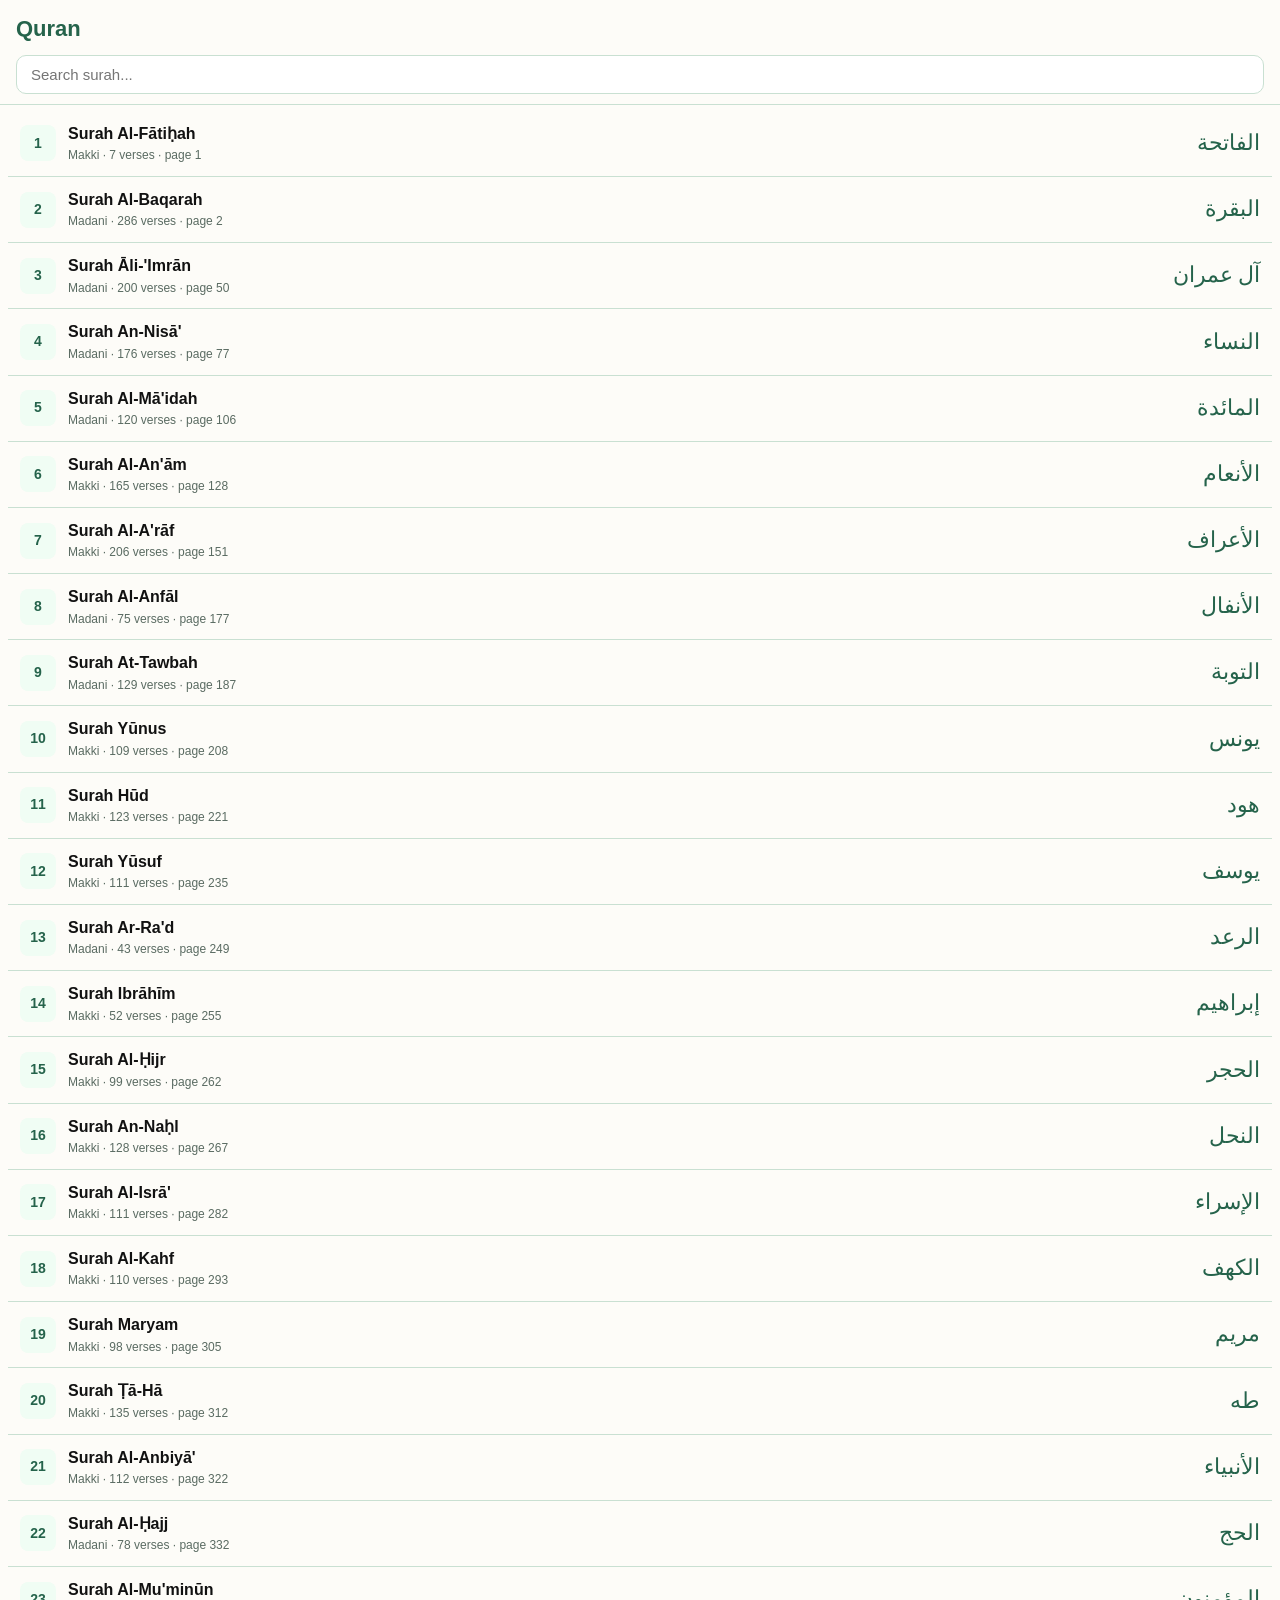
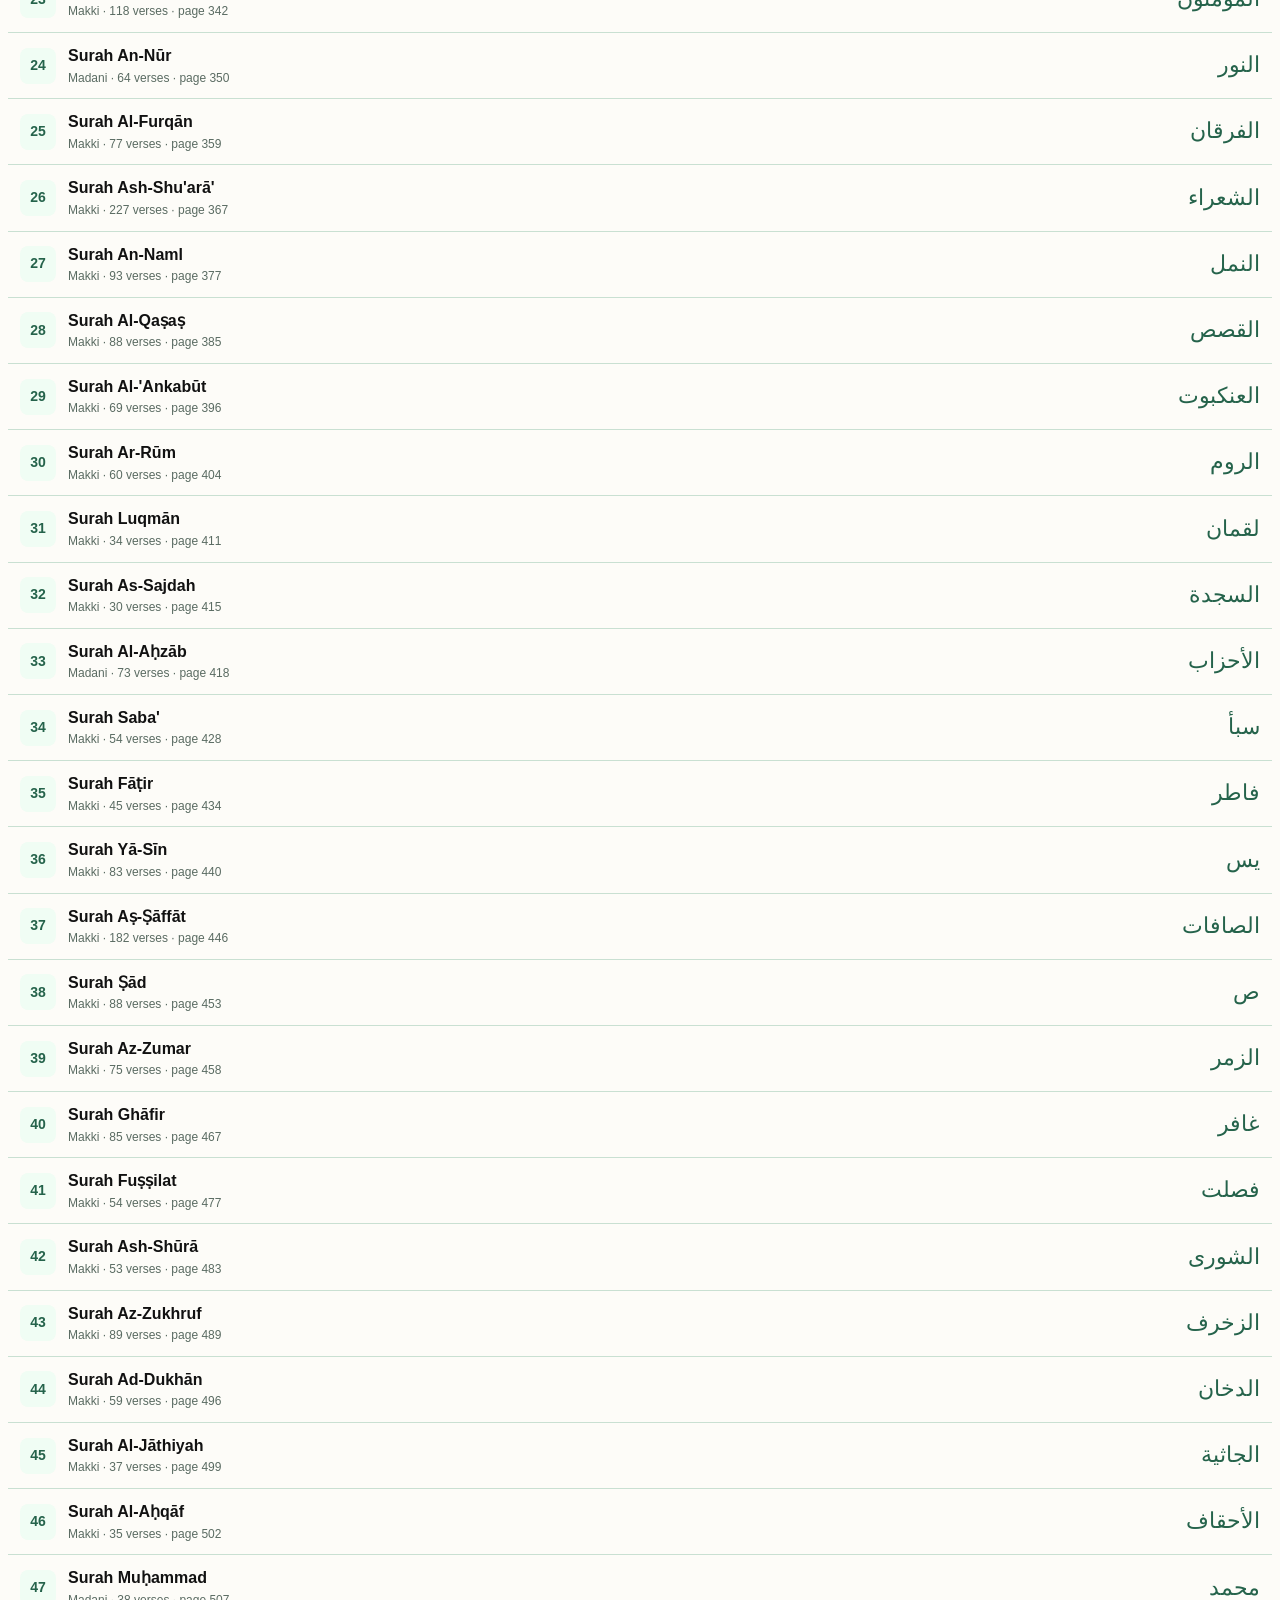
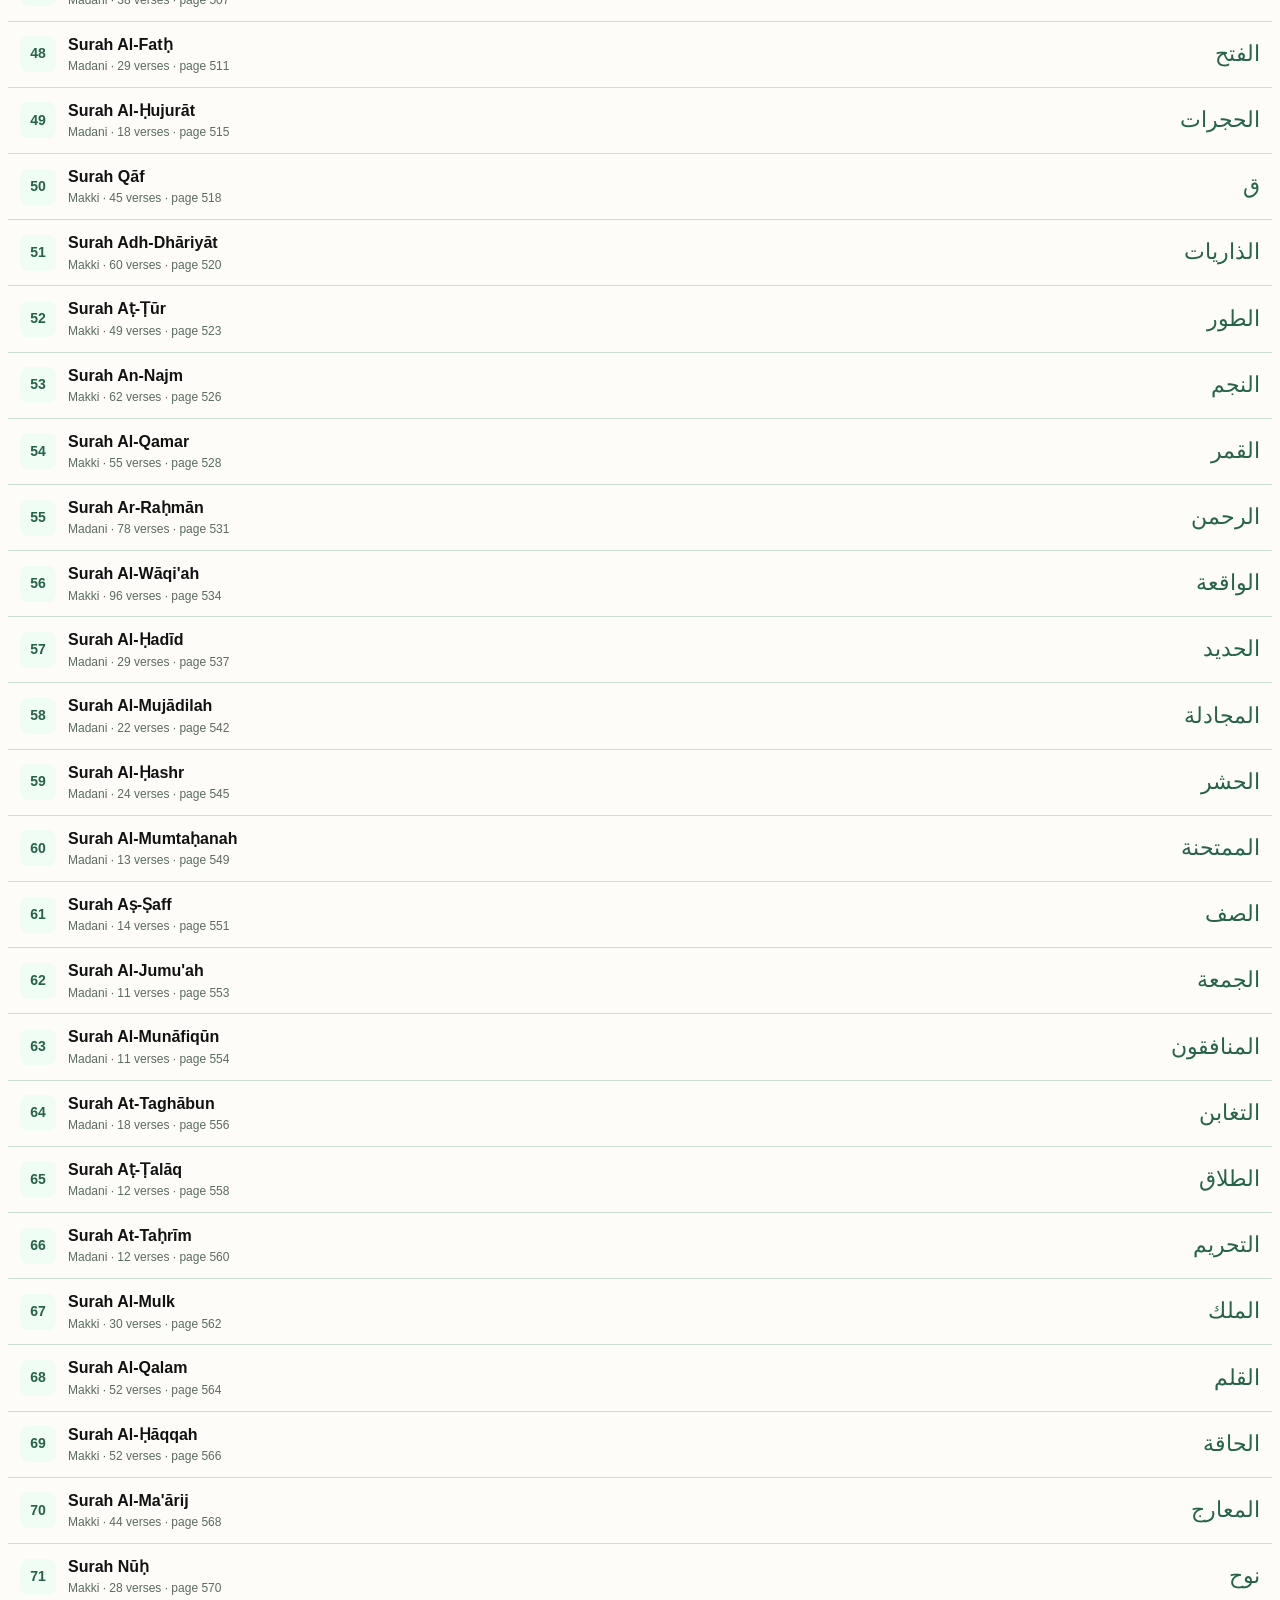
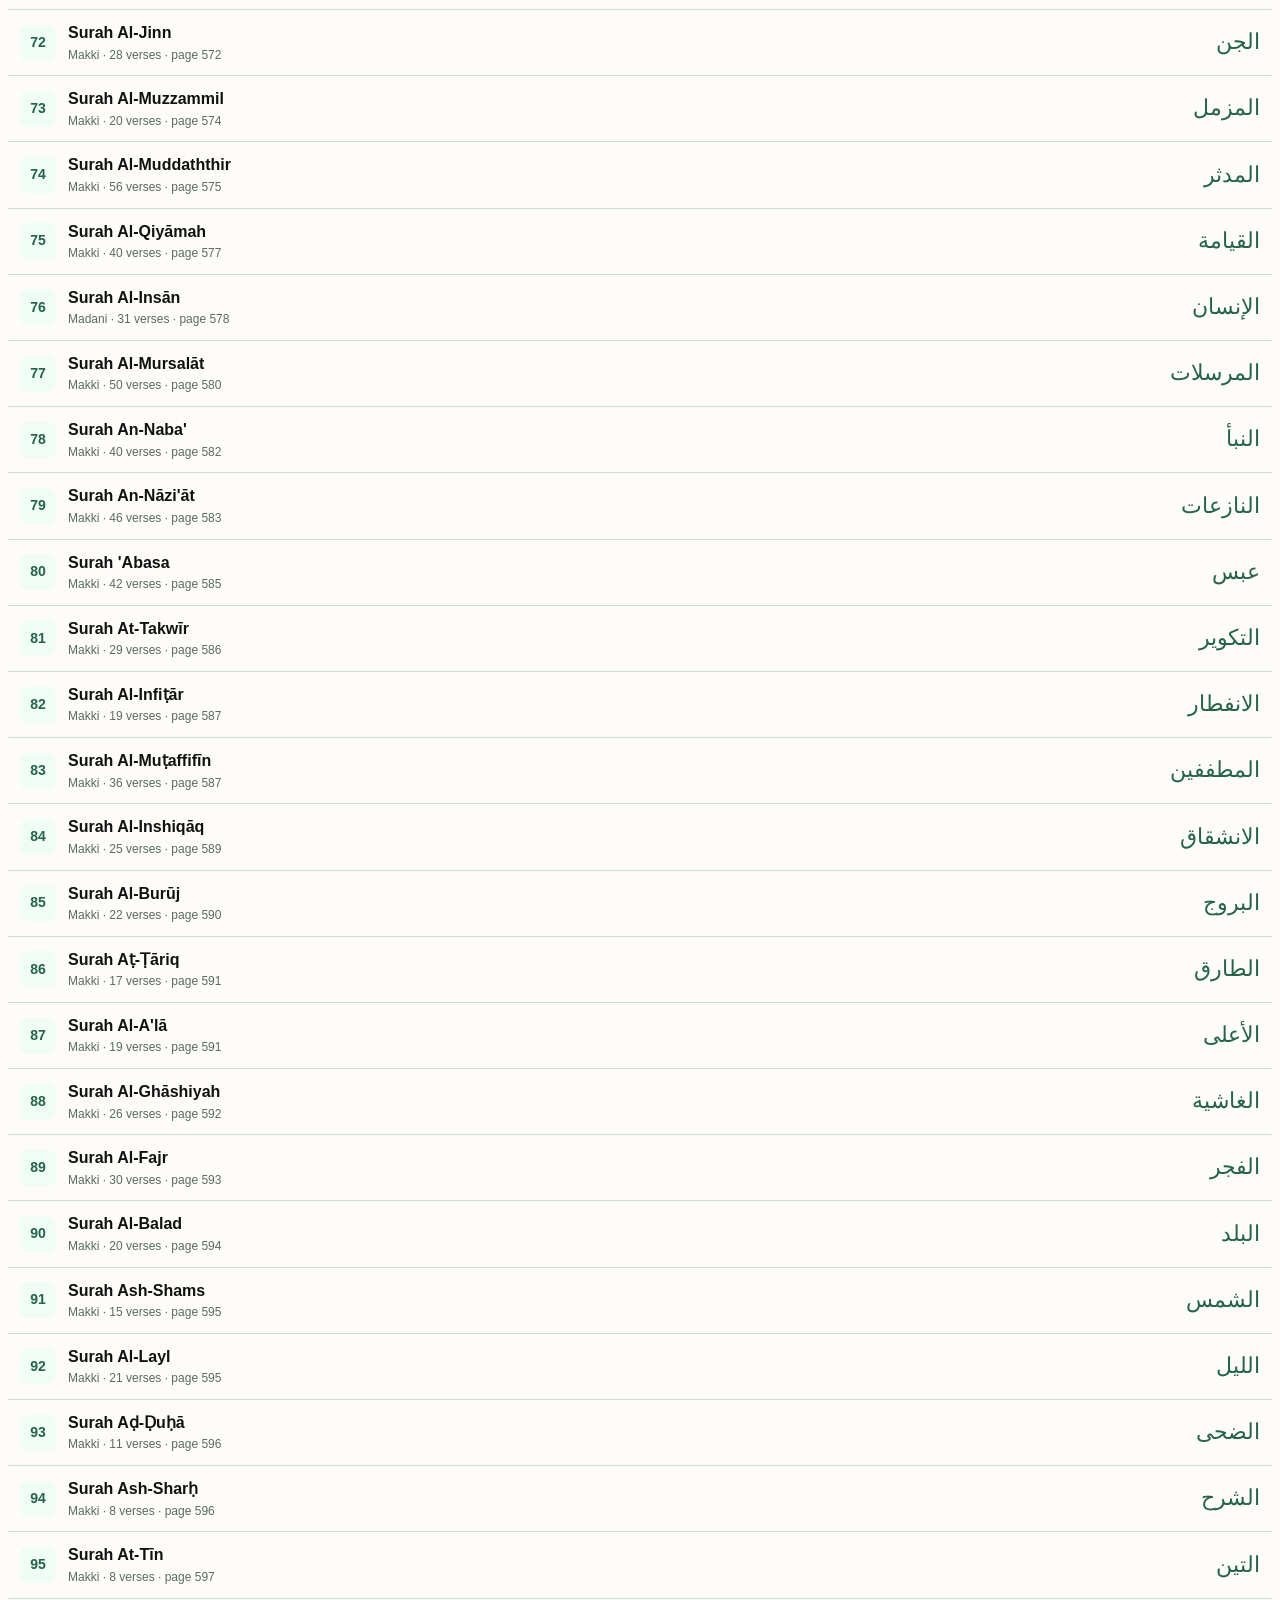
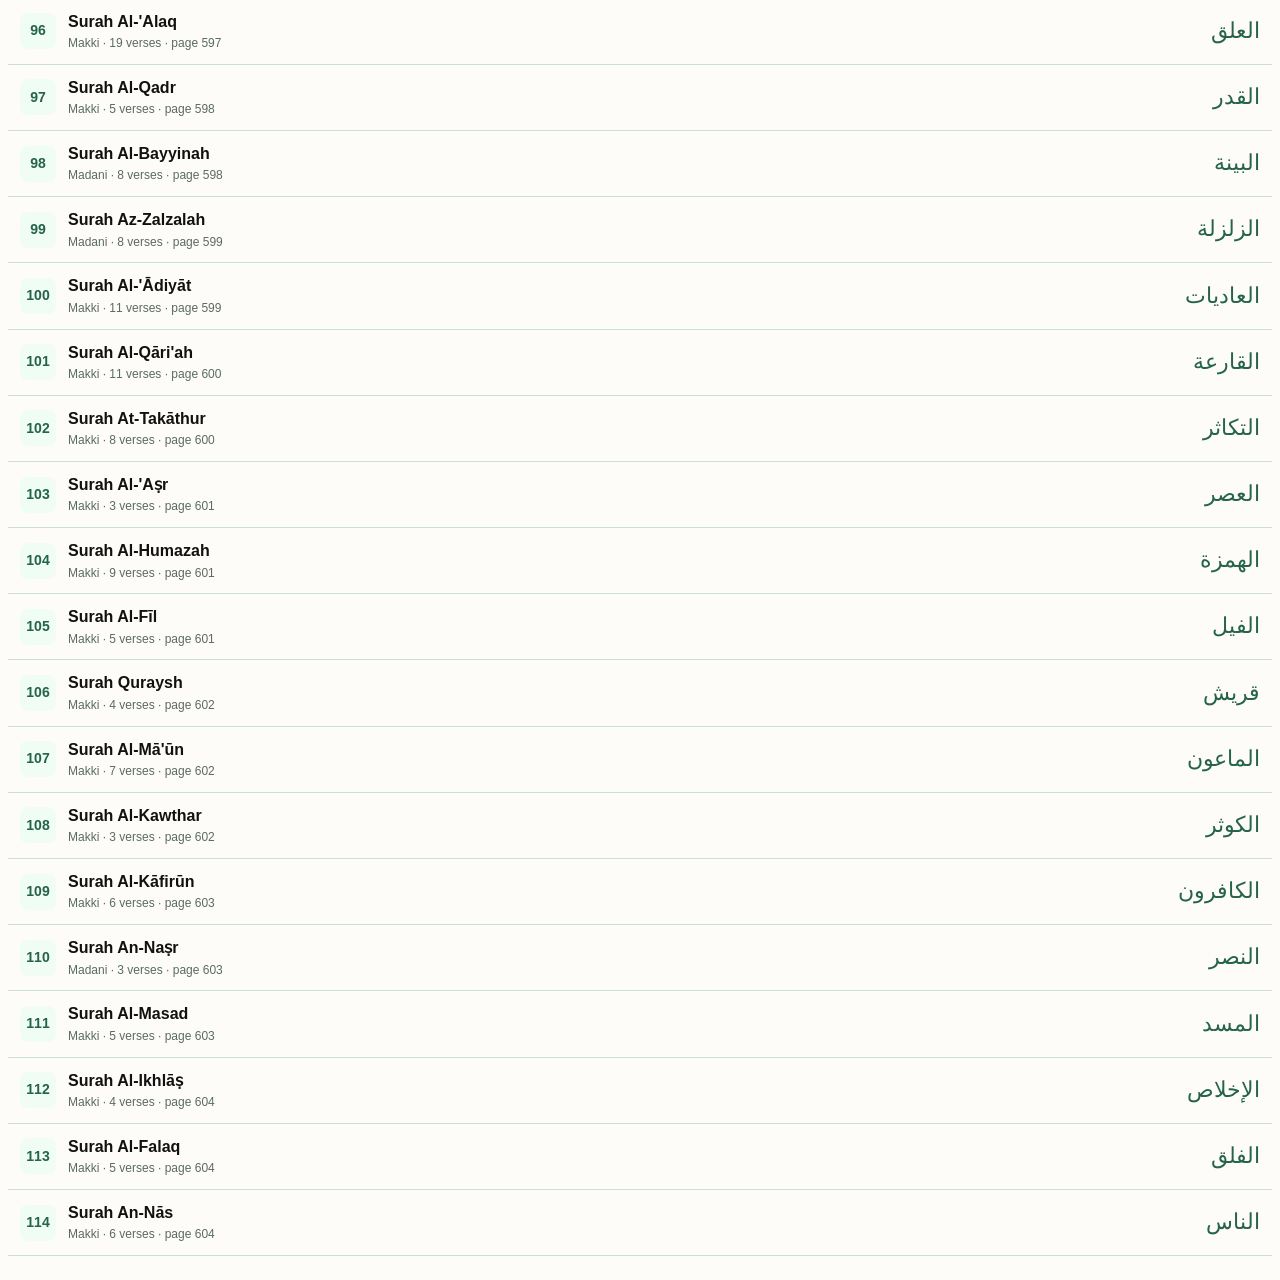
==== webapp/index.html @ 3ab79db6 "Initial commit: QPC v2 Quran image generator + SPA reader - Python pipeline: migrate_v2.py + generat" ====
<!DOCTYPE html>
<html lang="en">
<head>
  <meta charset="UTF-8" />
  <meta name="viewport" content="width=device-width, initial-scale=1, viewport-fit=cover" />
  <meta name="theme-color" content="#FDFCF8" />
  <title>Quran</title>
  <link rel="manifest" href="manifest.webmanifest" />
  <link rel="icon" href="img/logo.svg" type="image/svg+xml" />
  <link rel="apple-touch-icon" href="img/logo-192.png" />
  <meta name="apple-mobile-web-app-capable" content="yes" />
  <meta name="apple-mobile-web-app-status-bar-style" content="default" />
  <meta name="apple-mobile-web-app-title" content="Quran" />
  <meta name="mobile-web-app-capable" content="yes" />
  <script>
    // Fresh launch -> jump straight to the last page. Subsequent visits to
    // the root URL within the same tab session show the surah list, so the
    // user can always get back to it.
    (function () {
      try {
        if (!location.hash && !sessionStorage.getItem("quran:resumed")) {
          sessionStorage.setItem("quran:resumed", "1");
          var lp = localStorage.getItem("quran:lastPage");
          if (lp && /^\d+$/.test(lp)) {
            location.replace(location.pathname + "#/page/" + lp);
          }
        }
      } catch (_) { /* ignore storage errors */ }
    })();
  </script>
  <link rel="stylesheet" href="style.css" />
</head>
<body class="route-list">
  <!-- ===== Surah list view ===== -->
  <section id="view-list" class="view view-list">
    <header class="header">
      <h1>Quran</h1>
      <div class="search-wrap">
        <input id="search" type="search" placeholder="Search surah..." autocomplete="off" />
      </div>
    </header>
    <ul id="list" class="surah-list" aria-live="polite"></ul>
  </section>

  <!-- ===== Page viewer ===== -->
  <section id="view-page" class="view view-page">
    <div class="viewer-wrap">
      <div class="viewer-header">
        <button class="back-btn" id="back-btn" aria-label="Back">‹</button>
        <div class="title" id="title">Page</div>
        <button class="menu-btn" id="menu-btn" aria-label="Menu">⋮</button>
        <div class="menu-dropdown" id="menu-dropdown" hidden>
          <button class="menu-item" data-action="toggle-layer">
            <span id="toggle-layer-label">Hide marks</span>
          </button>
          <button class="menu-item" data-action="toggle-mark">
            <span id="toggle-mark-label">Mark mode</span>
          </button>
          <button class="menu-item" data-action="toggle-erase">
            <span id="toggle-erase-label">Erase mode</span>
          </button>
          <div class="menu-section">
            <div class="menu-section-label">Mark color</div>
            <div class="color-row" id="color-row">
              <span class="color-swatch" data-color="#25634B" style="background:#25634B"></span>
              <span class="color-swatch" data-color="#DC2626" style="background:#DC2626"></span>
              <span class="color-swatch" data-color="#2563EB" style="background:#2563EB"></span>
              <span class="color-swatch" data-color="#F59E0B" style="background:#F59E0B"></span>
              <span class="color-swatch" data-color="#7C3AED" style="background:#7C3AED"></span>
            </div>
          </div>
          <button class="menu-item danger" data-action="clear-all">Clear marks on this page…</button>
        </div>
      </div>
      <div class="mode-banner mark-banner">Mark mode — tap a spot to add or remove a mark</div>
      <div class="mode-banner erase-banner">Erase mode — tap a mark to delete it</div>
      <div class="page-area" id="page-area">
        <div class="strip" id="strip">
          <div class="slide">
            <div class="page-frame" id="frame-next">
              <img id="img-next" alt="" draggable="false" />
              <div class="marks-layer" id="marks-next"></div>
            </div>
          </div>
          <div class="slide">
            <div class="page-frame" id="frame-curr">
              <img id="img-curr" alt="" draggable="false" />
              <div class="marks-layer" id="marks-curr"></div>
            </div>
          </div>
          <div class="slide">
            <div class="page-frame" id="frame-prev">
              <img id="img-prev" alt="" draggable="false" />
              <div class="marks-layer" id="marks-prev"></div>
            </div>
          </div>
        </div>
      </div>
    </div>
  </section>

  <script src="surahs.js?v=5"></script>
  <script src="viewer.js?v=5"></script>
  <script src="app.js?v=5"></script>
</body>
</html>
---- webapp/style.css ----
:root {
  --bg: #FDFCF8;
  --fg: #111;
  --muted: #5a6b62;
  --green: #25634B;
  --green-bg: #F0FDF4;
  --green-line: #C9E0D2;
  --shadow: 0 1px 0 rgba(0, 0, 0, 0.04);
}

* { box-sizing: border-box; -webkit-tap-highlight-color: transparent; }

html, body {
  margin: 0;
  padding: 0;
  background: var(--bg);
  color: var(--fg);
  font-family: -apple-system, BlinkMacSystemFont, "Segoe UI", Roboto,
               "Helvetica Neue", Arial, sans-serif;
  font-size: 16px;
  line-height: 1.4;
  overscroll-behavior: none;
}

/* ---- View routing (single-page app) ---- */
body.route-list .view-page { display: none; }
body.route-page .view-list { display: none; }
.view-page { display: flex; flex-direction: column; height: 100vh; height: 100dvh; }

a { color: inherit; text-decoration: none; }

/* ---- Header ---- */
.header {
  position: sticky;
  top: 0;
  z-index: 10;
  background: var(--bg);
  padding: 14px 16px 10px;
  border-bottom: 1px solid var(--green-line);
}
.header h1 {
  margin: 0;
  font-size: 22px;
  font-weight: 600;
  color: var(--green);
}
.back-btn {
  background: none;
  border: none;
  color: var(--green);
  font-size: 22px;
  margin-right: 8px;
  padding: 0;
  cursor: pointer;
}

.search-wrap {
  margin-top: 10px;
}
.search-wrap input {
  width: 100%;
  padding: 10px 14px;
  border: 1px solid var(--green-line);
  border-radius: 10px;
  background: #fff;
  font-size: 15px;
  color: var(--fg);
  outline: none;
}
.search-wrap input:focus {
  border-color: var(--green);
}

/* ---- Surah list ---- */
.surah-list {
  padding: 6px 8px 24px;
  margin: 0;
  list-style: none;
}
.surah-row {
  display: flex;
  align-items: center;
  padding: 12px 12px;
  border-bottom: 1px solid var(--green-line);
  cursor: pointer;
  transition: background 80ms ease-out;
  background: var(--bg);
}
.surah-row:active {
  background: var(--green-bg);
}
.surah-num {
  display: flex;
  align-items: center;
  justify-content: center;
  flex: 0 0 36px;
  height: 36px;
  border-radius: 8px;
  background: var(--green-bg);
  color: var(--green);
  font-weight: 600;
  font-size: 14px;
  margin-right: 12px;
}
.surah-info {
  flex: 1 1 auto;
  min-width: 0;
}
.surah-info .name {
  font-weight: 600;
  font-size: 16px;
  color: var(--fg);
}
.surah-info .meta {
  font-size: 12px;
  color: var(--muted);
  margin-top: 2px;
}
.surah-arabic {
  font-family: "Amiri", "Noto Naskh Arabic", "Scheherazade New", serif;
  font-size: 22px;
  color: var(--green);
  margin-left: 8px;
  white-space: nowrap;
}

.no-results {
  text-align: center;
  color: var(--muted);
  padding: 30px 12px;
}

/* ---- Page viewer ---- */
.viewer-wrap {
  display: flex;
  flex-direction: column;
  height: 100vh;
  height: 100dvh;
}
.viewer-header {
  display: flex;
  align-items: center;
  padding: 12px 14px;
  background: var(--bg);
  border-bottom: 1px solid var(--green-line);
  position: sticky;
  top: 0;
  z-index: 10;
}
.viewer-header .title {
  flex: 1 1 auto;
  font-weight: 600;
  color: var(--green);
  font-size: 17px;
  text-align: center;
}
.menu-btn {
  background: none;
  border: none;
  color: var(--green);
  font-size: 26px;
  line-height: 1;
  padding: 0 6px;
  cursor: pointer;
}
.menu-dropdown {
  position: absolute;
  top: 100%;
  right: 8px;
  background: #fff;
  border: 1px solid var(--green-line);
  border-radius: 10px;
  box-shadow: 0 8px 24px rgba(0, 0, 0, 0.08);
  min-width: 200px;
  padding: 6px 0;
  z-index: 20;
}
.menu-dropdown[hidden] { display: none; }
.menu-item {
  display: block;
  width: 100%;
  text-align: left;
  background: none;
  border: none;
  padding: 10px 14px;
  font-size: 14px;
  color: var(--fg);
  cursor: pointer;
}
.menu-item:hover, .menu-item:active { background: var(--green-bg); }
.menu-item.danger { color: #B91C1C; }
.menu-section {
  padding: 8px 14px 6px;
  border-top: 1px solid var(--green-line);
  border-bottom: 1px solid var(--green-line);
  margin: 4px 0;
  opacity: 0.4;
  transition: opacity 150ms ease-out;
}
.mark-mode .menu-section { opacity: 1; }
.menu-item.danger {
  opacity: 0.4;
  transition: opacity 150ms ease-out;
}
.erase-mode .menu-item.danger { opacity: 1; }
.menu-section-label {
  font-size: 12px;
  color: var(--muted);
  margin-bottom: 6px;
}
.color-row {
  display: flex;
  gap: 8px;
}
.color-swatch {
  width: 26px;
  height: 26px;
  border-radius: 50%;
  border: 2px solid transparent;
  cursor: pointer;
  flex: 0 0 auto;
}
.color-swatch.selected {
  border-color: var(--fg);
}

.hide-marks .marks-layer { display: none; }

/* ---- Mark / Erase mode UI cues ---- */
.mark-mode  .menu-btn { color: var(--green); }
.erase-mode .menu-btn { color: #B91C1C; }
.erase-mode .mark {
  width: 26px;
  height: 26px;
  outline: 2px solid #B91C1C;
  outline-offset: -2px;
}
.mode-banner {
  display: none;
  color: #fff;
  text-align: center;
  font-size: 13px;
  padding: 4px 10px;
}
.mark-banner  { background: var(--green); }
.erase-banner { background: #B91C1C; }
.mark-mode  .mark-banner  { display: block; }
.erase-mode .erase-banner { display: block; }
.viewer-header .nav-btn {
  background: none;
  border: 1px solid var(--green-line);
  color: var(--green);
  padding: 6px 12px;
  border-radius: 8px;
  font-size: 14px;
  font-weight: 600;
  cursor: pointer;
}
.viewer-header .nav-btn:disabled {
  opacity: 0.4;
  cursor: default;
}
.page-area {
  flex: 1 1 auto;
  min-height: 0;
  position: relative;
  overflow: hidden;
  display: flex;
  flex-direction: column;
  touch-action: pan-y;
  overscroll-behavior: contain;
  user-select: none;
  -webkit-user-select: none;
  -webkit-touch-callout: none;
}
.strip {
  flex: 1 1 auto;
  min-height: 0;
  display: flex;
  flex-direction: row;
  width: 300%;
  transform: translate3d(-33.3333%, 0, 0);
  will-change: transform;
}
.slide {
  width: 33.3333%;
  display: flex;
  justify-content: center;
  align-items: center;
  padding: 0 8px 8px;
  box-sizing: border-box;
}
.page-frame {
  position: relative;
  aspect-ratio: 1024 / 1656;
  max-width: 100%;
  max-height: 100%;
}
.slide img {
  display: block;
  width: 100%;
  height: 100%;
  object-fit: contain;
  -webkit-user-drag: none;
}
.marks-layer {
  position: absolute;
  inset: 0;
  pointer-events: none;
}
.mark {
  position: absolute;
  transform: translate(-50%, -50%);
  width: 22px;
  height: 22px;
  border-radius: 50%;
  pointer-events: none;
  /* background is set inline as "#RRGGBB" + "33" (≈20% alpha) */
}
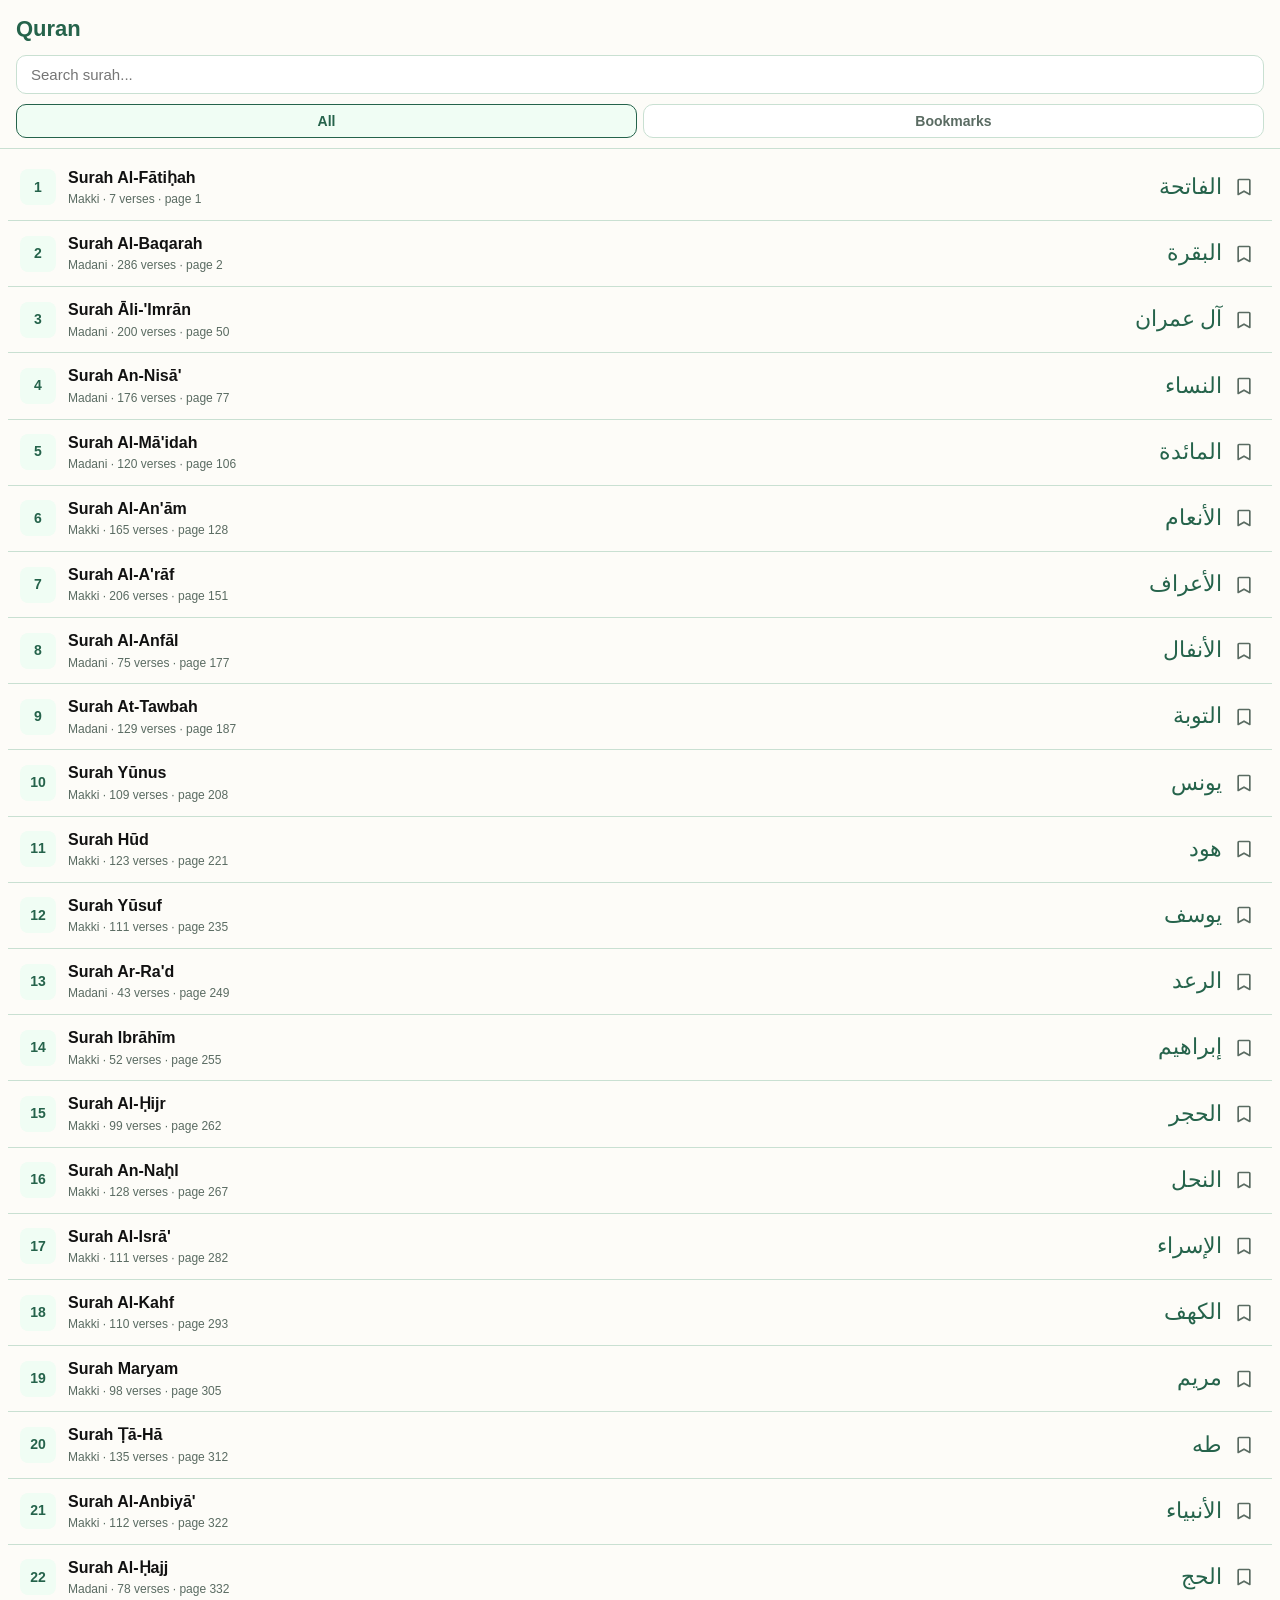
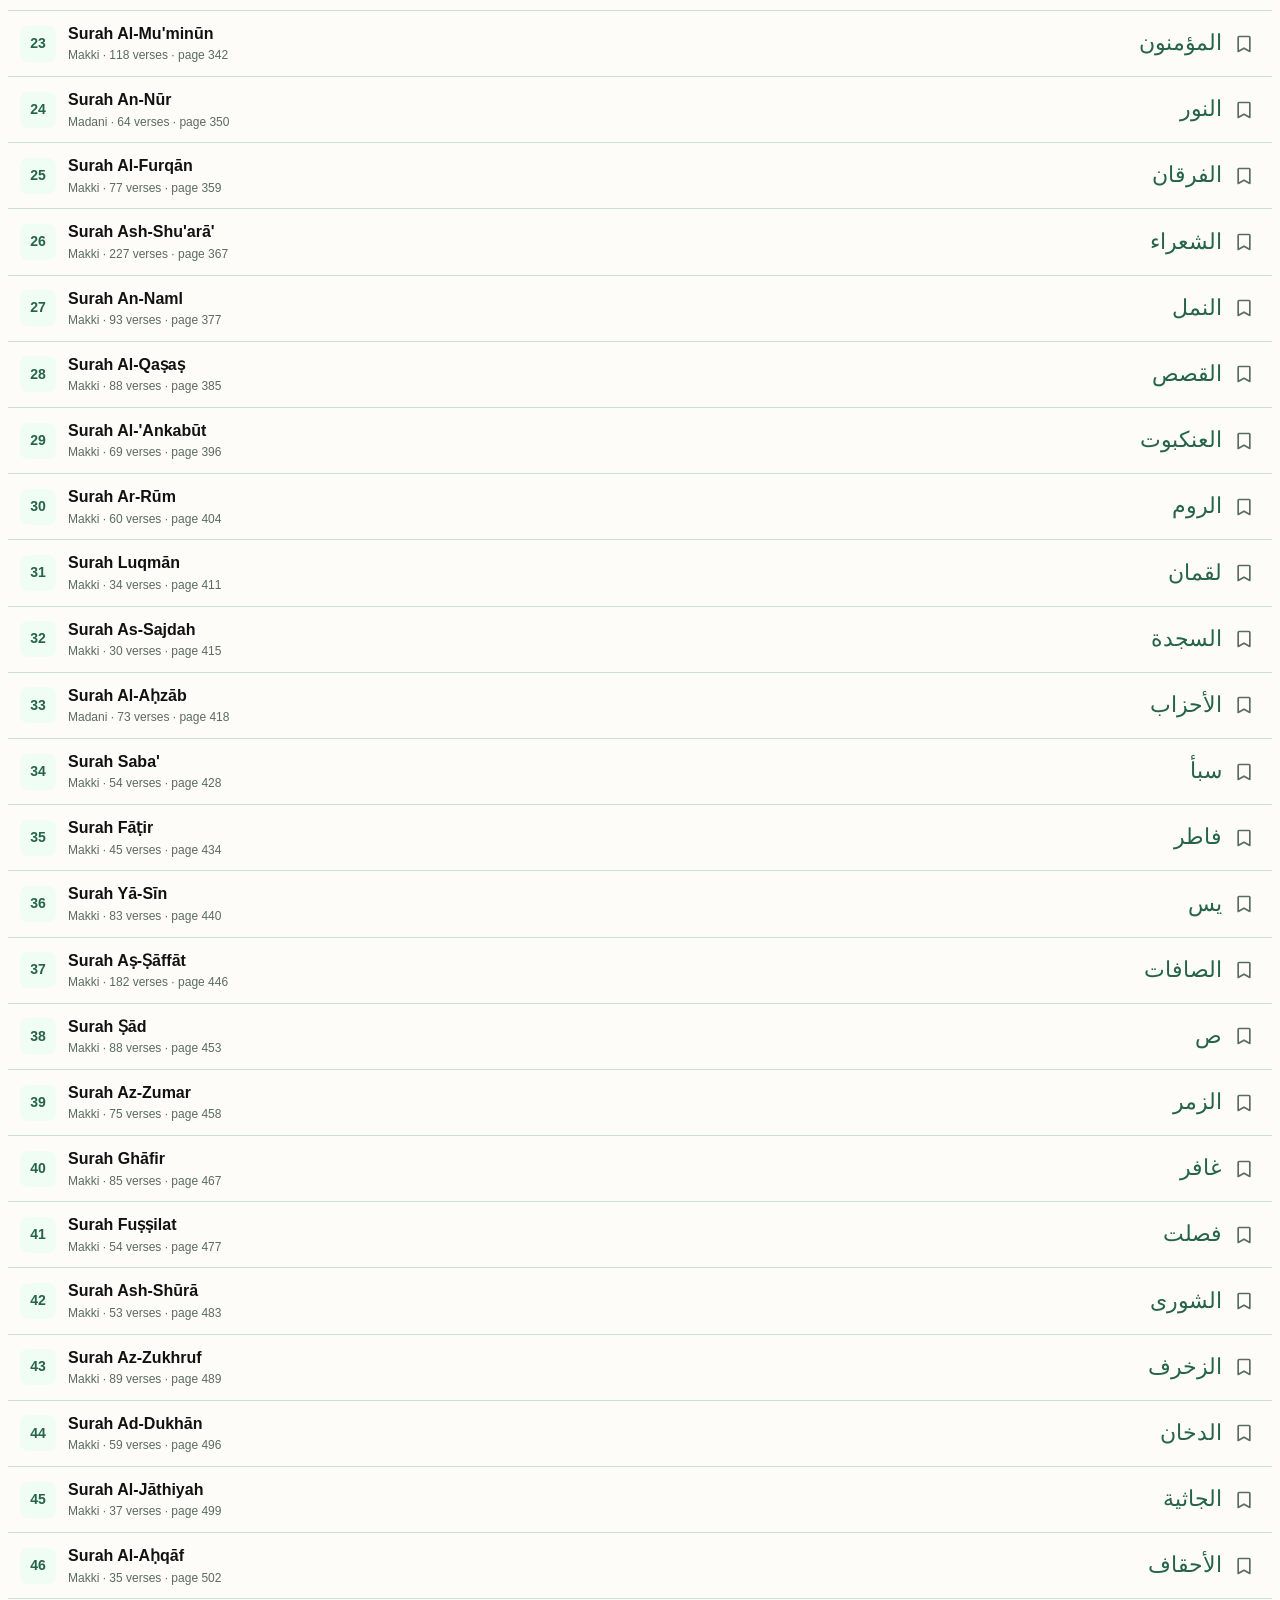
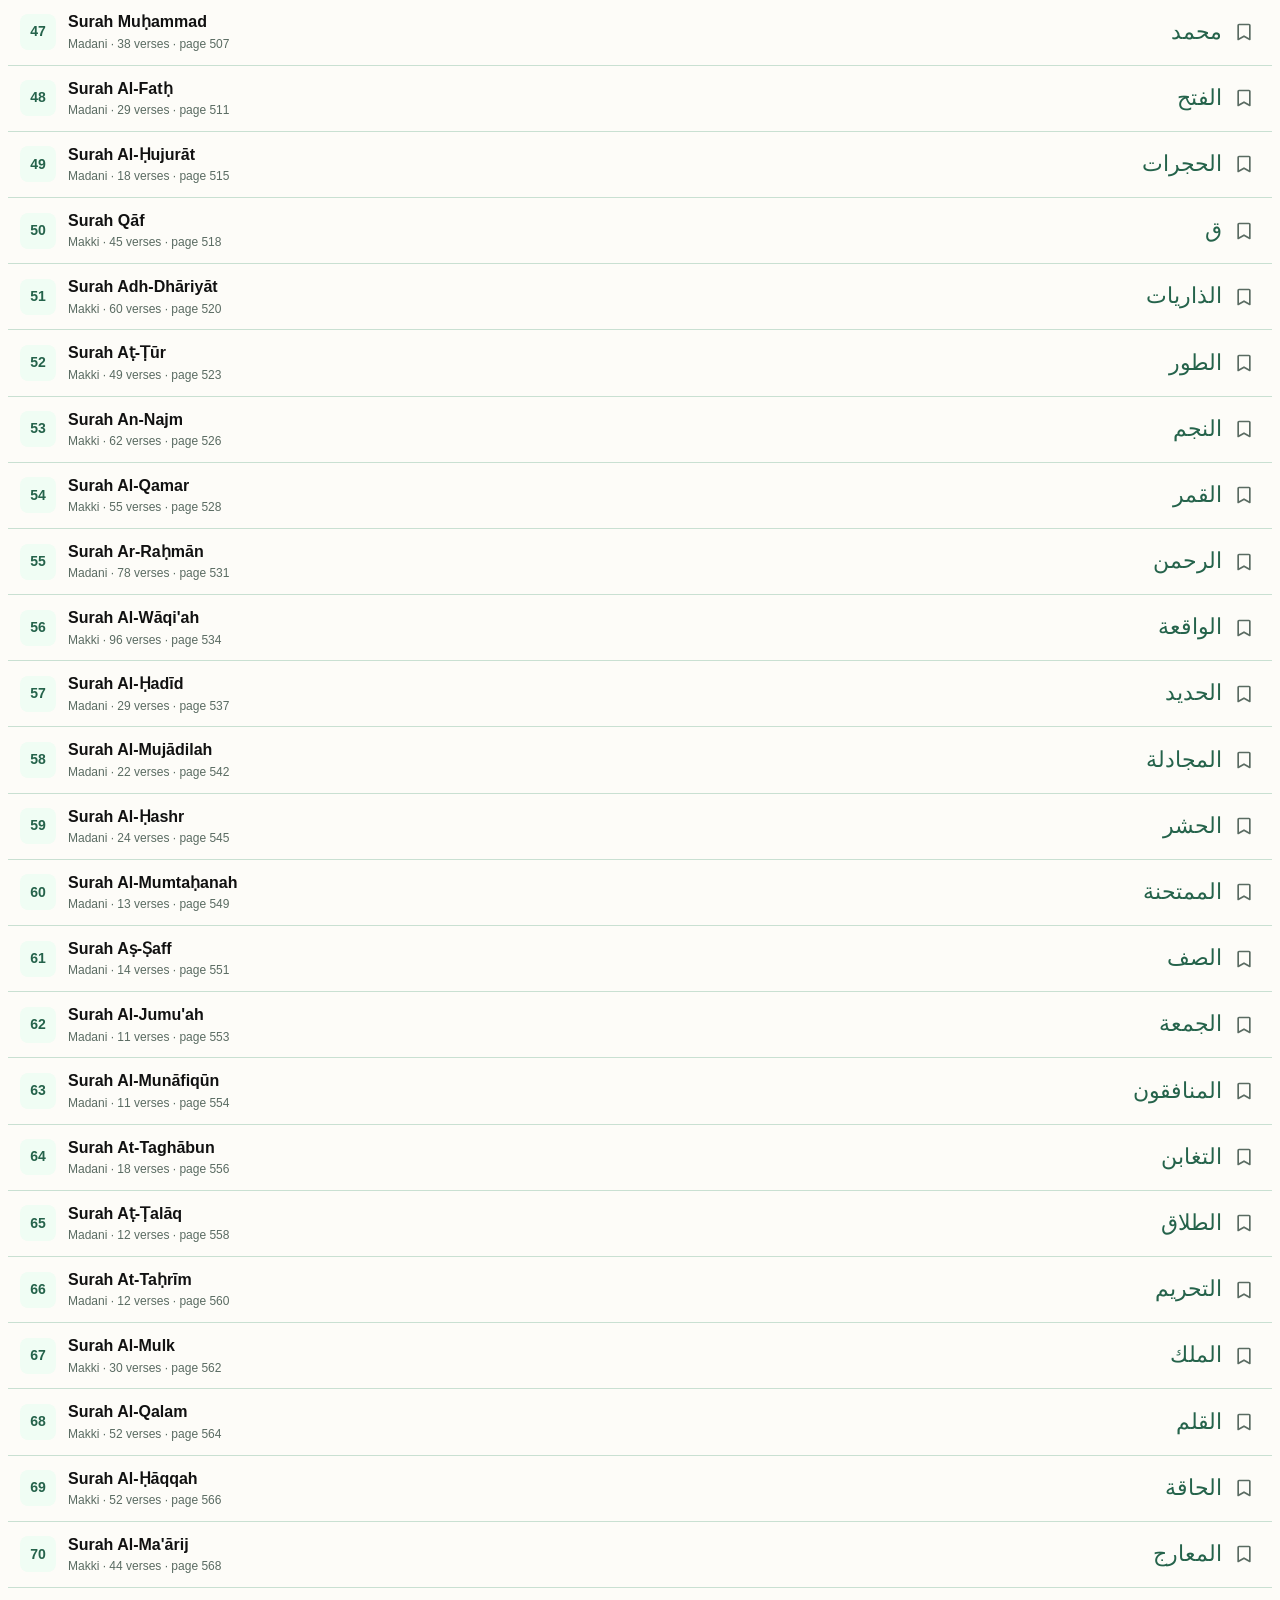
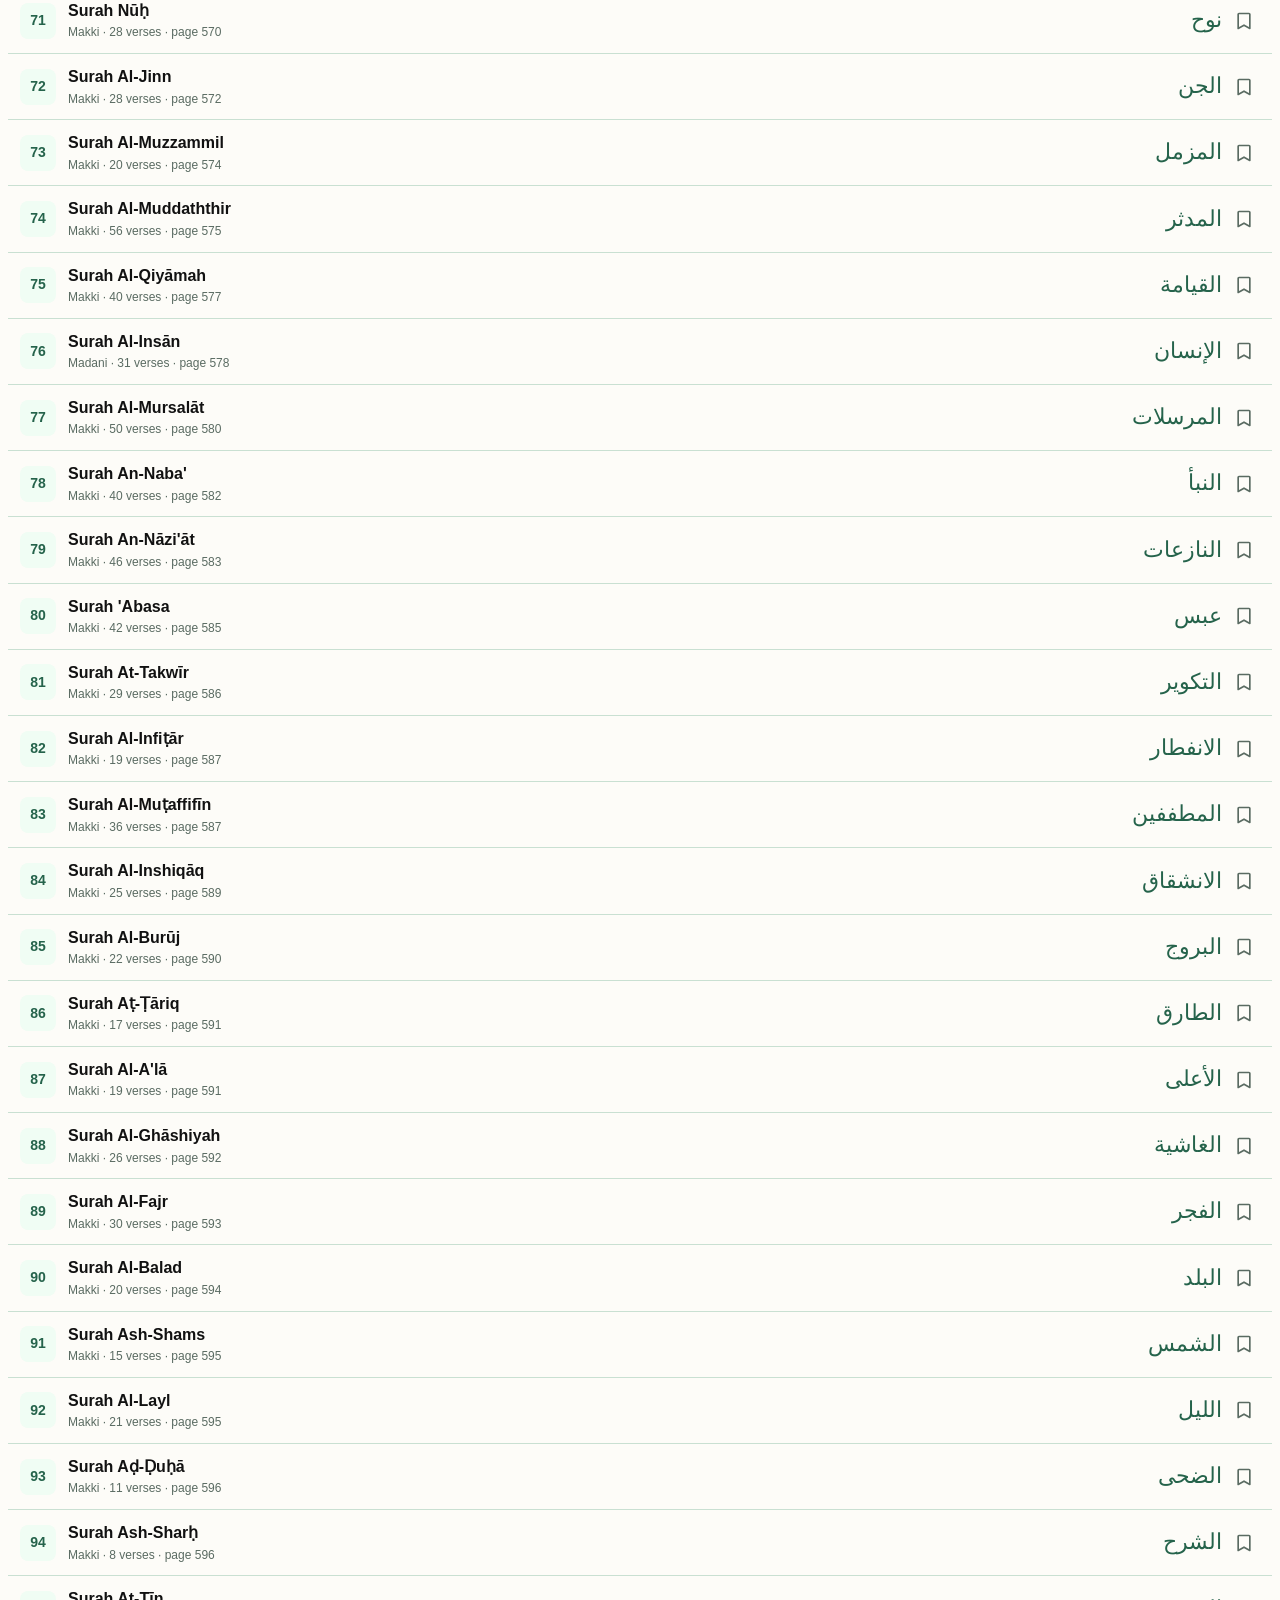
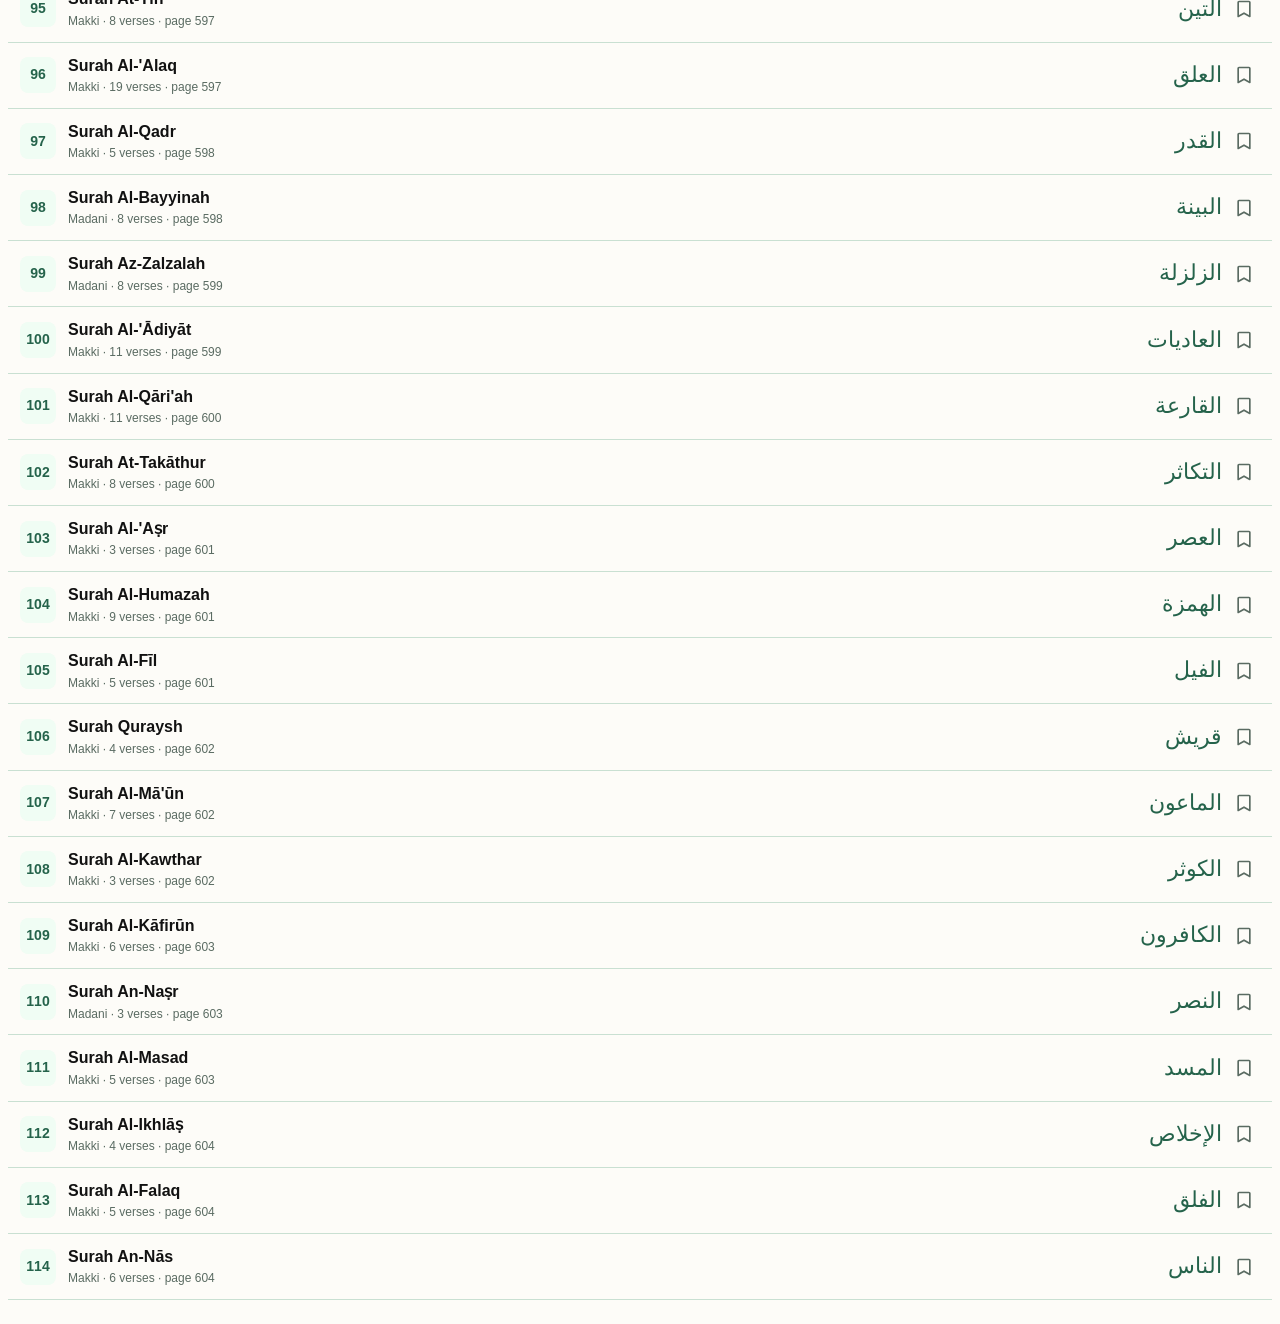
==== commit eea201cb: "Add surah bookmarks with per-surah resume page in webapp - Bookmark toggle on each surah row + "All " ====
--- a/webapp/index.html
+++ b/webapp/index.html
@@ -38,6 +38,10 @@
       <div class="search-wrap">
         <input id="search" type="search" placeholder="Search surah..." autocomplete="off" />
       </div>
+      <div class="tabs" role="tablist">
+        <button class="tab active" id="tab-all" role="tab" aria-selected="true" data-tab="all">All</button>
+        <button class="tab" id="tab-bookmarks" role="tab" aria-selected="false" data-tab="bookmarks">Bookmarks</button>
+      </div>
     </header>
     <ul id="list" class="surah-list" aria-live="polite"></ul>
   </section>
@@ -47,6 +51,18 @@
     <div class="viewer-wrap">
       <div class="viewer-header">
         <button class="back-btn" id="back-btn" aria-label="Back">‹</button>
+        <div class="bookmark-jump">
+          <button class="bookmark-jump-btn" id="bookmark-jump-btn"
+                  aria-label="Jump to bookmark" aria-haspopup="true" aria-expanded="false">
+            <svg viewBox="0 0 24 24" width="18" height="18" aria-hidden="true">
+              <path d="M6 3h12a1 1 0 0 1 1 1v17l-7-4-7 4V4a1 1 0 0 1 1-1z"
+                    fill="currentColor" stroke="currentColor"
+                    stroke-width="2" stroke-linejoin="round"/>
+            </svg>
+            <span class="caret">▾</span>
+          </button>
+          <div class="bookmark-jump-dropdown" id="bookmark-jump-dropdown" hidden></div>
+        </div>
         <div class="title" id="title">Page</div>
         <button class="menu-btn" id="menu-btn" aria-label="Menu">⋮</button>
         <div class="menu-dropdown" id="menu-dropdown" hidden>
@@ -99,8 +115,8 @@
     </div>
   </section>
 
-  <script src="surahs.js?v=5"></script>
-  <script src="viewer.js?v=5"></script>
-  <script src="app.js?v=5"></script>
+  <script src="surahs.js?v=8"></script>
+  <script src="viewer.js?v=8"></script>
+  <script src="app.js?v=8"></script>
 </body>
 </html>
--- a/webapp/style.css
+++ b/webapp/style.css
@@ -71,6 +71,30 @@
   border-color: var(--green);
 }
 
+/* ---- Tabs ---- */
+.tabs {
+  display: flex;
+  gap: 6px;
+  margin-top: 10px;
+}
+.tab {
+  flex: 1 1 0;
+  background: #fff;
+  border: 1px solid var(--green-line);
+  color: var(--muted);
+  padding: 8px 12px;
+  border-radius: 10px;
+  font-size: 14px;
+  font-weight: 600;
+  cursor: pointer;
+  transition: background 80ms ease-out, color 80ms ease-out, border-color 80ms ease-out;
+}
+.tab.active {
+  background: var(--green-bg);
+  color: var(--green);
+  border-color: var(--green);
+}
+
 /* ---- Surah list ---- */
 .surah-list {
   padding: 6px 8px 24px;
@@ -123,6 +147,22 @@
   margin-left: 8px;
   white-space: nowrap;
 }
+
+.bookmark-btn {
+  background: none;
+  border: none;
+  padding: 6px;
+  margin-left: 6px;
+  color: var(--muted);
+  cursor: pointer;
+  display: flex;
+  align-items: center;
+  justify-content: center;
+  border-radius: 6px;
+  flex: 0 0 auto;
+}
+.bookmark-btn:active { background: var(--green-bg); }
+.bookmark-btn.active { color: var(--green); }
 
 .no-results {
   text-align: center;
@@ -162,6 +202,67 @@
   line-height: 1;
   padding: 0 6px;
   cursor: pointer;
+}
+
+/* ---- Bookmark jump (viewer header) ---- */
+.bookmark-jump { position: relative; display: flex; align-items: center; }
+.bookmark-jump-btn {
+  background: none;
+  border: 1px solid var(--green-line);
+  color: var(--green);
+  padding: 4px 6px 4px 8px;
+  border-radius: 8px;
+  cursor: pointer;
+  display: inline-flex;
+  align-items: center;
+  gap: 2px;
+  line-height: 1;
+}
+.bookmark-jump-btn .caret { font-size: 11px; }
+.bookmark-jump-btn:active { background: var(--green-bg); }
+.bookmark-jump-dropdown {
+  position: absolute;
+  top: calc(100% + 4px);
+  left: 0;
+  background: #fff;
+  border: 1px solid var(--green-line);
+  border-radius: 10px;
+  box-shadow: 0 8px 24px rgba(0, 0, 0, 0.08);
+  min-width: 220px;
+  max-height: 60vh;
+  overflow-y: auto;
+  padding: 6px 0;
+  z-index: 30;
+}
+.bookmark-jump-dropdown[hidden] { display: none; }
+.bookmark-jump-item {
+  display: flex;
+  width: 100%;
+  text-align: left;
+  background: none;
+  border: none;
+  padding: 8px 14px;
+  font-size: 14px;
+  color: var(--fg);
+  cursor: pointer;
+  align-items: baseline;
+  gap: 8px;
+}
+.bookmark-jump-item:hover, .bookmark-jump-item:active { background: var(--green-bg); }
+.bookmark-jump-item.current { background: var(--green-bg); color: var(--green); font-weight: 600; }
+.bookmark-jump-item .bj-num {
+  flex: 0 0 26px;
+  color: var(--green);
+  font-weight: 600;
+  font-size: 12px;
+}
+.bookmark-jump-item .bj-name { flex: 1 1 auto; }
+.bookmark-jump-item .bj-page { font-size: 12px; color: var(--muted); }
+.bookmark-jump-empty {
+  padding: 14px;
+  color: var(--muted);
+  font-size: 13px;
+  text-align: center;
 }
 .menu-dropdown {
   position: absolute;
